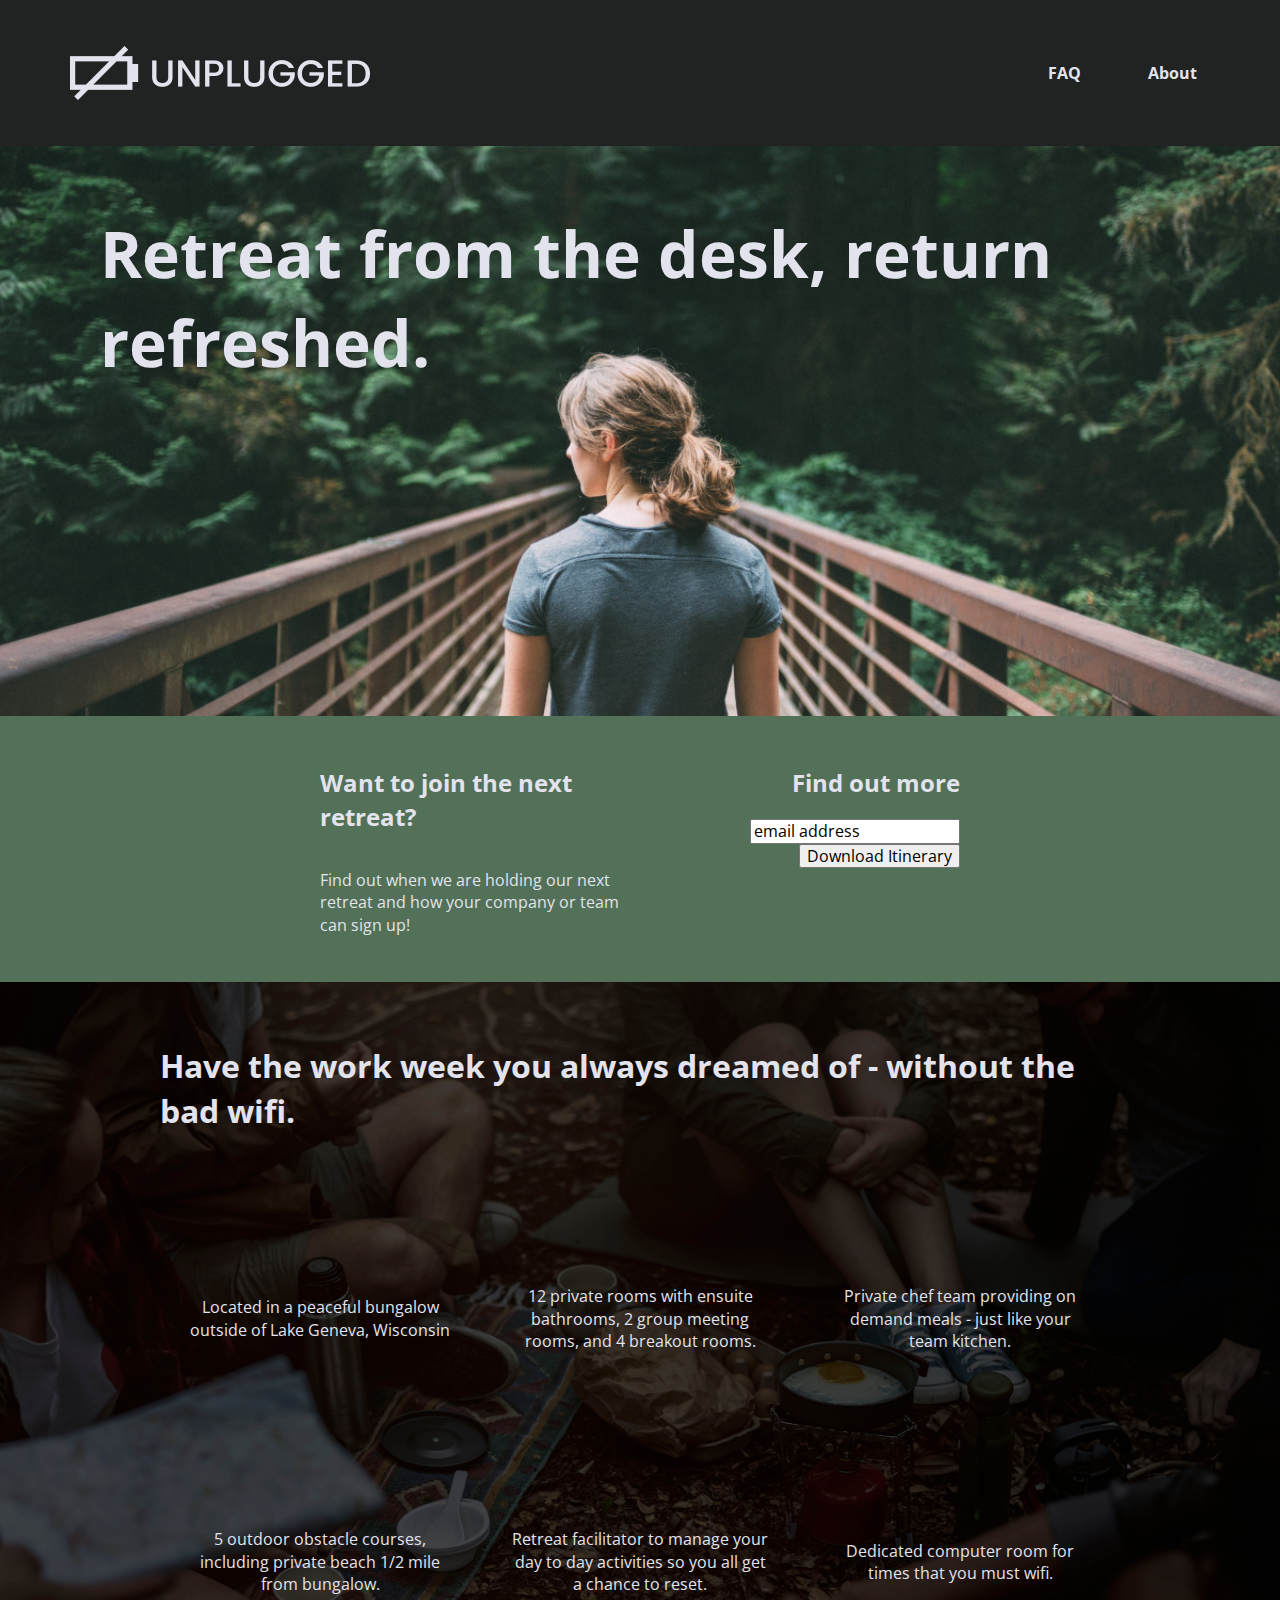
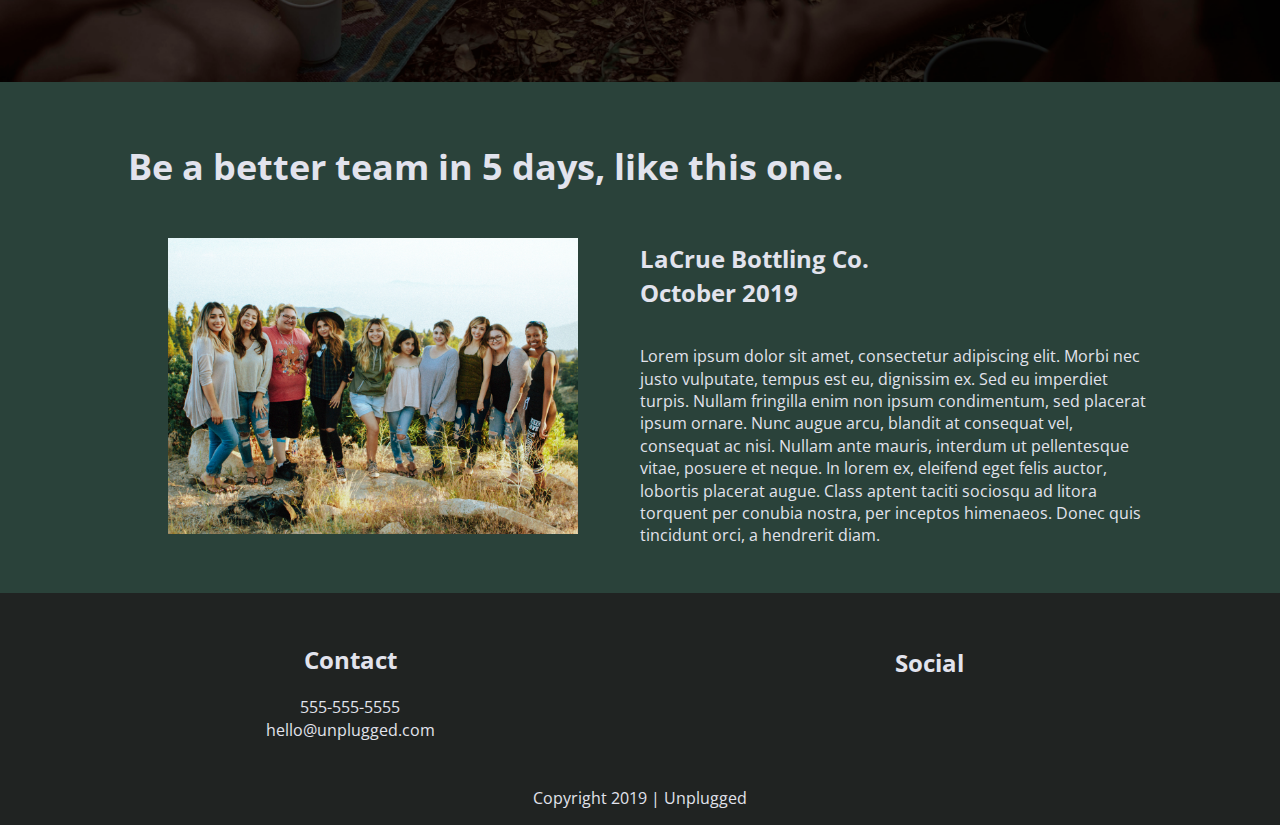
==== index.html @ 488896ea "First commit for Unplugged v2 project with desktop styles only" ====
<!doctype html>
<html class="no-js" lang="en">

<head>
  <meta charset="utf-8">
  <title>Unplugged | Retreat from the Desk</title>
  <meta name="description" content="">
  <meta name="viewport" content="width=device-width, initial-scale=1">

  <meta property="og:title" content="">
  <meta property="og:type" content="">
  <meta property="og:url" content="">
  <meta property="og:image" content="">

  <link rel="manifest" href="site.webmanifest">
  <link rel="apple-touch-icon" href="icon.png">
  <!-- Place favicon.ico in the root directory -->

  <link rel="stylesheet" href="css/normalize.css">
  <link rel="stylesheet" href="css/main.css">

  <link href="https://fonts.googleapis.com/css?family=Open+Sans:400,700|Poppins:500,700" rel="stylesheet">
  <link rel="stylesheet" href="https://use.fontawesome.com/releases/v5.5.0/css/all.css" integrity="sha384-B4dIYHKNBt8Bc12p+WXckhzcICo0wtJAoU8YZTY5qE0Id1GSseTk6S+L3BlXeVIU" crossorigin="anonymous">

  <meta name="theme-color" content="#fafafa">
</head>

<body>

  <header>
    <div class="flex-container">
      <figure>
        <img src="img/unpluggedlogo.png" alt="Unplugged Logo" />
      </figure>
      <nav>
        <ul>
          <li><a href="faq/index.html" alt="FAQ">FAQ</a></li>
          <li><a href="about/index.html" alt="About">About</a></li>
        </ul>
      </nav>
    </div>
  </header>

  <main>
    <div class="hero-section">
        <h1>Retreat from the desk, return refreshed.</h1>
    </div>

    <aside>
      <div class="newsletter-section">
        <div class="flex-container">
          <div class="form-description">
            <h2>Want to join the next retreat?</h2>
            <p>Find out when we are holding our next retreat and how your company or team can sign up!</p>
          </div>

          <div class="sign-up-form">
            <h2>Find out more</h2>
            <input type="text" name="name" value="email address">
            <input type="button" value="Download Itinerary">
          </div>
        </div>
      </div>
    </aside>

    <div class="features">
      <div class="flex-container">
        <h1>Have the work week you always dreamed of - without the bad wifi.</h1>
        
        <article class="features-item">
          <p><i class="fas fa-campground"></i><br>Located in a peaceful bungalow outside of Lake Geneva, Wisconsin</p>
        </article>

        <article class="features-item">
          <p><i class="fas fa-bed"></i><br>12 private rooms with ensuite bathrooms, 2 group meeting rooms, and 4 breakout rooms.</p>
        </article>

        <article class="features-item">
          <p><i class="fas fa-utensils"></i><br>Private chef team providing on demand meals - just like your team kitchen.</p>
        </article>

        <article class="features-item">
          <p><i class="fas fa-shoe-prints"></i><br>5 outdoor obstacle courses, including private beach 1/2 mile from bungalow.</p>
        </article>

        <article class="features-item">
          <p><i class="fas fa-smile"></i><br>Retreat facilitator to manage your day to day activities so you all get a chance to reset.</p>
        </article>

        <article class="features-item">
          <p><i class="fas fa-wifi"></i><br>Dedicated computer room for times that you must wifi.</p>
        </article>
      </div>
    </div>



    <div class="testimonial-section">
      <div class="flex-container">
        <div class="testimonial-title">
          <h2>Be a better team in 5 days, like this one.</h2>
        </div>

        <div class="testimonial-image">
          <figure>
            <img src="img/omar-lopez-296944-unsplash.jpg" alt="LaCrue Retreat Photo" />
          </figure>
        </div>

        <div class="testimonial-content">
          <h2>LaCrue Bottling Co.<br>
          October 2019</h2>
          <p>Lorem ipsum dolor sit amet, consectetur adipiscing elit. Morbi nec justo vulputate, tempus est eu, dignissim ex. Sed eu imperdiet turpis. Nullam fringilla enim non ipsum condimentum, sed placerat ipsum ornare. Nunc augue arcu, blandit at consequat vel, consequat ac nisi. Nullam ante mauris, interdum ut pellentesque vitae, posuere et neque. In lorem ex, eleifend eget felis auctor, lobortis placerat augue. Class aptent taciti sociosqu ad litora torquent per conubia nostra, per inceptos himenaeos. Donec quis tincidunt orci, a hendrerit diam.</p>
        </div>
      </div>
    </div>
  </main>

  <footer>
    <div class="flex-container">
      <div class="footer-content">
        <div class="contact-info">
          <h2>Contact</h2>
          <address>555-555-5555<br>
          hello@unplugged.com</address>
        </div>

        <div class="social">
          <h2>Social</h2>
          <div class="social-links">
            <a href=""><i class="fab fa-facebook"></i></a>
            <a href=""><i class="fab fa-twitter"></i></a>
            <a href=""><i class="fab fa-instagram"></i></a>
          </div>
        </div>
      </div>
    </div>
    <p>Copyright 2019 | Unplugged</p>
  </footer>
  



  <!-- Add your site or application content here -->
  <script src="js/vendor/modernizr-3.11.2.min.js"></script>
  <script src="js/plugins.js"></script>
  <script src="js/main.js"></script>

  <!-- Google Analytics: change UA-XXXXX-Y to be your site's ID. -->
  <script>
    window.ga = function () { ga.q.push(arguments) }; ga.q = []; ga.l = +new Date;
    ga('create', 'UA-XXXXX-Y', 'auto'); ga('set', 'anonymizeIp', true); ga('set', 'transport', 'beacon'); ga('send', 'pageview')
  </script>
  <script src="https://www.google-analytics.com/analytics.js" async></script>
</body>

</html>
---- css/main.css ----
/*! HTML5 Boilerplate v8.0.0 | MIT License | https://html5boilerplate.com/ */

/* main.css 2.1.0 | MIT License | https://github.com/h5bp/main.css#readme */
/*
 * What follows is the result of much research on cross-browser styling.
 * Credit left inline and big thanks to Nicolas Gallagher, Jonathan Neal,
 * Kroc Camen, and the H5BP dev community and team.
 */

/* ==========================================================================
   Base styles: opinionated defaults
   ========================================================================== */

html {
  color: #222;
  font-size: 1em;
  line-height: 1.4;
}

/*
 * Remove text-shadow in selection highlight:
 * https://twitter.com/miketaylr/status/12228805301
 *
 * Vendor-prefixed and regular ::selection selectors cannot be combined:
 * https://stackoverflow.com/a/16982510/7133471
 *
 * Customize the background color to match your design.
 */

::-moz-selection {
  background: #b3d4fc;
  text-shadow: none;
}

::selection {
  background: #b3d4fc;
  text-shadow: none;
}

/*
 * A better looking default horizontal rule
 */

hr {
  display: block;
  height: 1px;
  border: 0;
  border-top: 1px solid #ccc;
  margin: 1em 0;
  padding: 0;
}

/*
 * Remove the gap between audio, canvas, iframes,
 * images, videos and the bottom of their containers:
 * https://github.com/h5bp/html5-boilerplate/issues/440
 */

audio,
canvas,
iframe,
img,
svg,
video {
  vertical-align: middle;
}

/*
 * Remove default fieldset styles.
 */

fieldset {
  border: 0;
  margin: 0;
  padding: 0;
}

/*
 * Allow only vertical resizing of textareas.
 */

textarea {
  resize: vertical;
}

/* ==========================================================================
   Author's custom styles
   ========================================================================== */


/* General Styles */

img {
  width: 100%;
}

   /* Base Styles */

html {
  font-size: 16px;
}

body {
  font-size: 1em;
  font-family: 'Open Sans', sans-serif;
  color: #e2e3ed;
}

header,
footer {
  display: flex;
  justify-content: center;
  align-items: center;
  flex-flow: row wrap;
  background: #202322;
  width: 100%;
}


.flex-container {
  display: flex;
  flex-flow: row wrap;
  justify-content: center;
  align-items: center;
  width: 100%;
  margin: 30px;
}

/* Header Styles */

.flex-container img {
  width: 50%;
}
.flex-container nav {
  display: flex;
  justify-content: flex-end;
  align-items: center;
  flex-flow: row nowrap;
  flex: 1;
}

.flex-container nav ul {
  display: flex;
  justify-content: space-around;
  align-items: center;
  flex-flow: row nowrap;
  list-style: none;
  width: 40%;
  margin-right: 20px;
}

nav ul a {
  text-decoration: none;
  color: #e2e3ed;
  font-weight: bold;
}


/* Hero Section Styles */

.hero-section {
  display: flex;
  background: url('../img/jake-melara-30679-unsplash-v2.jpg') center;
  background-size: cover;
  height: 550px;
  margin: 0;
  padding-left: 100px;
  padding-top: 20px;
  font-size: 2rem;
  font-weight: 400;
}

/* Newsletter Section Styles */

aside {
  display: flex;
  justify-content: center;
  align-items: center;
  flex-flow: row wrap;
  background: #527158;
  width: 100%;
}

aside .newsletter-section {
  display: flex;
  justify-content: center;
  align-items: center;
  flex-flow: row wrap;
  width: 100%;
}

aside .newsletter-section .flex-container {
  display: flex;
  justify-content: space-between;
  align-items: flex-start;
  flex-flow: row wrap;
  width: 50%;
}
.newsletter-section .form-description {
  display: flex;
  justify-content: center;
  align-items: flex-start;
  flex-flow: row wrap;
  width: 50%;
}

.newsletter-section .sign-up-form {
  display: flex;
  justify-content: center;
  align-items: flex-end;
  flex-flow: column wrap;
  width: 50%;
}

/* Features Section Styles */

.features {
  display: flex;
  justify-content: center;
  align-items: center;
  flex-flow: row wrap;
  background: url('../img/rawpixel-800820-unsplash1.jpg');
  background-size: cover;
  height: 700px;
  text-align: center;
}

.features .flex-container {
  display: flex;
  justify-content: center;
  align-items: center;
  flex-flow: row wrap;
  width: 75%;
} 

.features .features-item {
  justify-content: center;
  align-items: space-around;
  flex: 1 25%;
  padding: 30px;
}

.features i {
  font-size: 3.75rem;
  margin-bottom: 40px;
}

.flex-container h1 {
  text-align: left;
}

/* Testimonial Styles */

.testimonial-section {
  display: flex;
  justify-content: center;
  align-items: center;
  flex-flow: row wrap;
  background: #2a423a;
  width: 100%;
}

.testimonial-title {
  display: flex;
  justify-content: flex-start;
  align-items: center;
  flex-flow: row wrap;
  width: 100%;
  font-size: 1.5rem;
}

.testimonial-section .flex-container {
  display: flex;
  justify-content: flex-start;
  align-items: flex-start;
  flex-flow: row wrap;
  width: 80%;
}
.testimonial-image {
  justify-content: flex-end;
  align-items: center;
  width: 50%;
}

.testimonial-content {
  display: flex;
  justify-content: flex-start;
  align-items: flex-start;
  flex-flow: row wrap;
  width: 50%;
}

.testimonial-image figure {
  width: 100%;
}

.testimonial-image figure img {
  width: 80%;
}

/* Footer Styles */

footer .footer-content {
  display: flex;
  justify-content: center;
  align-items: center;
  flex-flow: row wrap;
  width: 95%;
}

.contact-info {
  flex: 1;
  display: flex;
  justify-content: center;
  align-items: center;
  flex-flow: column nowrap;
}

.contact-info address {
  font-style: normal;
  text-align: center;
}

.social {
  flex: 1;
  display: flex;
  justify-content: center;
  align-items: center;
  flex-flow: column nowrap;
}

.social-links {
  display: flex; 
  justify-content: space-around;
  flex-flow: row nowrap;
}

footer p {
  width: 100%;
  text-align: center;
}

.social-links i {
  color: #295748;
  padding: 10px;
  font-size: 1.75rem;
}


/* ==========================================================================
   Helper classes
   ========================================================================== */

/*
 * Hide visually and from screen readers
 */

.hidden,
[hidden] {
  display: none !important;
}

/*
 * Hide only visually, but have it available for screen readers:
 * https://snook.ca/archives/html_and_css/hiding-content-for-accessibility
 *
 * 1. For long content, line feeds are not interpreted as spaces and small width
 *    causes content to wrap 1 word per line:
 *    https://medium.com/@jessebeach/beware-smushed-off-screen-accessible-text-5952a4c2cbfe
 */

.sr-only {
  border: 0;
  clip: rect(0, 0, 0, 0);
  height: 1px;
  margin: -1px;
  overflow: hidden;
  padding: 0;
  position: absolute;
  white-space: nowrap;
  width: 1px;
  /* 1 */
}

/*
 * Extends the .sr-only class to allow the element
 * to be focusable when navigated to via the keyboard:
 * https://www.drupal.org/node/897638
 */

.sr-only.focusable:active,
.sr-only.focusable:focus {
  clip: auto;
  height: auto;
  margin: 0;
  overflow: visible;
  position: static;
  white-space: inherit;
  width: auto;
}

/*
 * Hide visually and from screen readers, but maintain layout
 */

.invisible {
  visibility: hidden;
}

/*
 * Clearfix: contain floats
 *
 * For modern browsers
 * 1. The space content is one way to avoid an Opera bug when the
 *    `contenteditable` attribute is included anywhere else in the document.
 *    Otherwise it causes space to appear at the top and bottom of elements
 *    that receive the `clearfix` class.
 * 2. The use of `table` rather than `block` is only necessary if using
 *    `:before` to contain the top-margins of child elements.
 */

.clearfix::before,
.clearfix::after {
  content: " ";
  display: table;
}

.clearfix::after {
  clear: both;
}

/* ==========================================================================
   EXAMPLE Media Queries for Responsive Design.
   These examples override the primary ('mobile first') styles.
   Modify as content requires.
   ========================================================================== */

@media desktop (min-width: 1200px) {

}

@media print,
  (-webkit-min-device-pixel-ratio: 1.25),
  (min-resolution: 1.25dppx),
  (min-resolution: 120dpi) {
  /* Style adjustments for high resolution devices */
}

/* ==========================================================================
   Print styles.
   Inlined to avoid the additional HTTP request:
   https://www.phpied.com/delay-loading-your-print-css/
   ========================================================================== */

@media print {
  *,
  *::before,
  *::after {
    background: #fff !important;
    color: #000 !important;
    /* Black prints faster */
    box-shadow: none !important;
    text-shadow: none !important;
  }

  a,
  a:visited {
    text-decoration: underline;
  }

  a[href]::after {
    content: " (" attr(href) ")";
  }

  abbr[title]::after {
    content: " (" attr(title) ")";
  }

  /*
   * Don't show links that are fragment identifiers,
   * or use the `javascript:` pseudo protocol
   */
  a[href^="#"]::after,
  a[href^="javascript:"]::after {
    content: "";
  }

  pre {
    white-space: pre-wrap !important;
  }

  pre,
  blockquote {
    border: 1px solid #999;
    page-break-inside: avoid;
  }

  /*
   * Printing Tables:
   * https://web.archive.org/web/20180815150934/http://css-discuss.incutio.com/wiki/Printing_Tables
   */
  thead {
    display: table-header-group;
  }

  tr,
  img {
    page-break-inside: avoid;
  }

  p,
  h2,
  h3 {
    orphans: 3;
    widows: 3;
  }

  h2,
  h3 {
    page-break-after: avoid;
  }
}
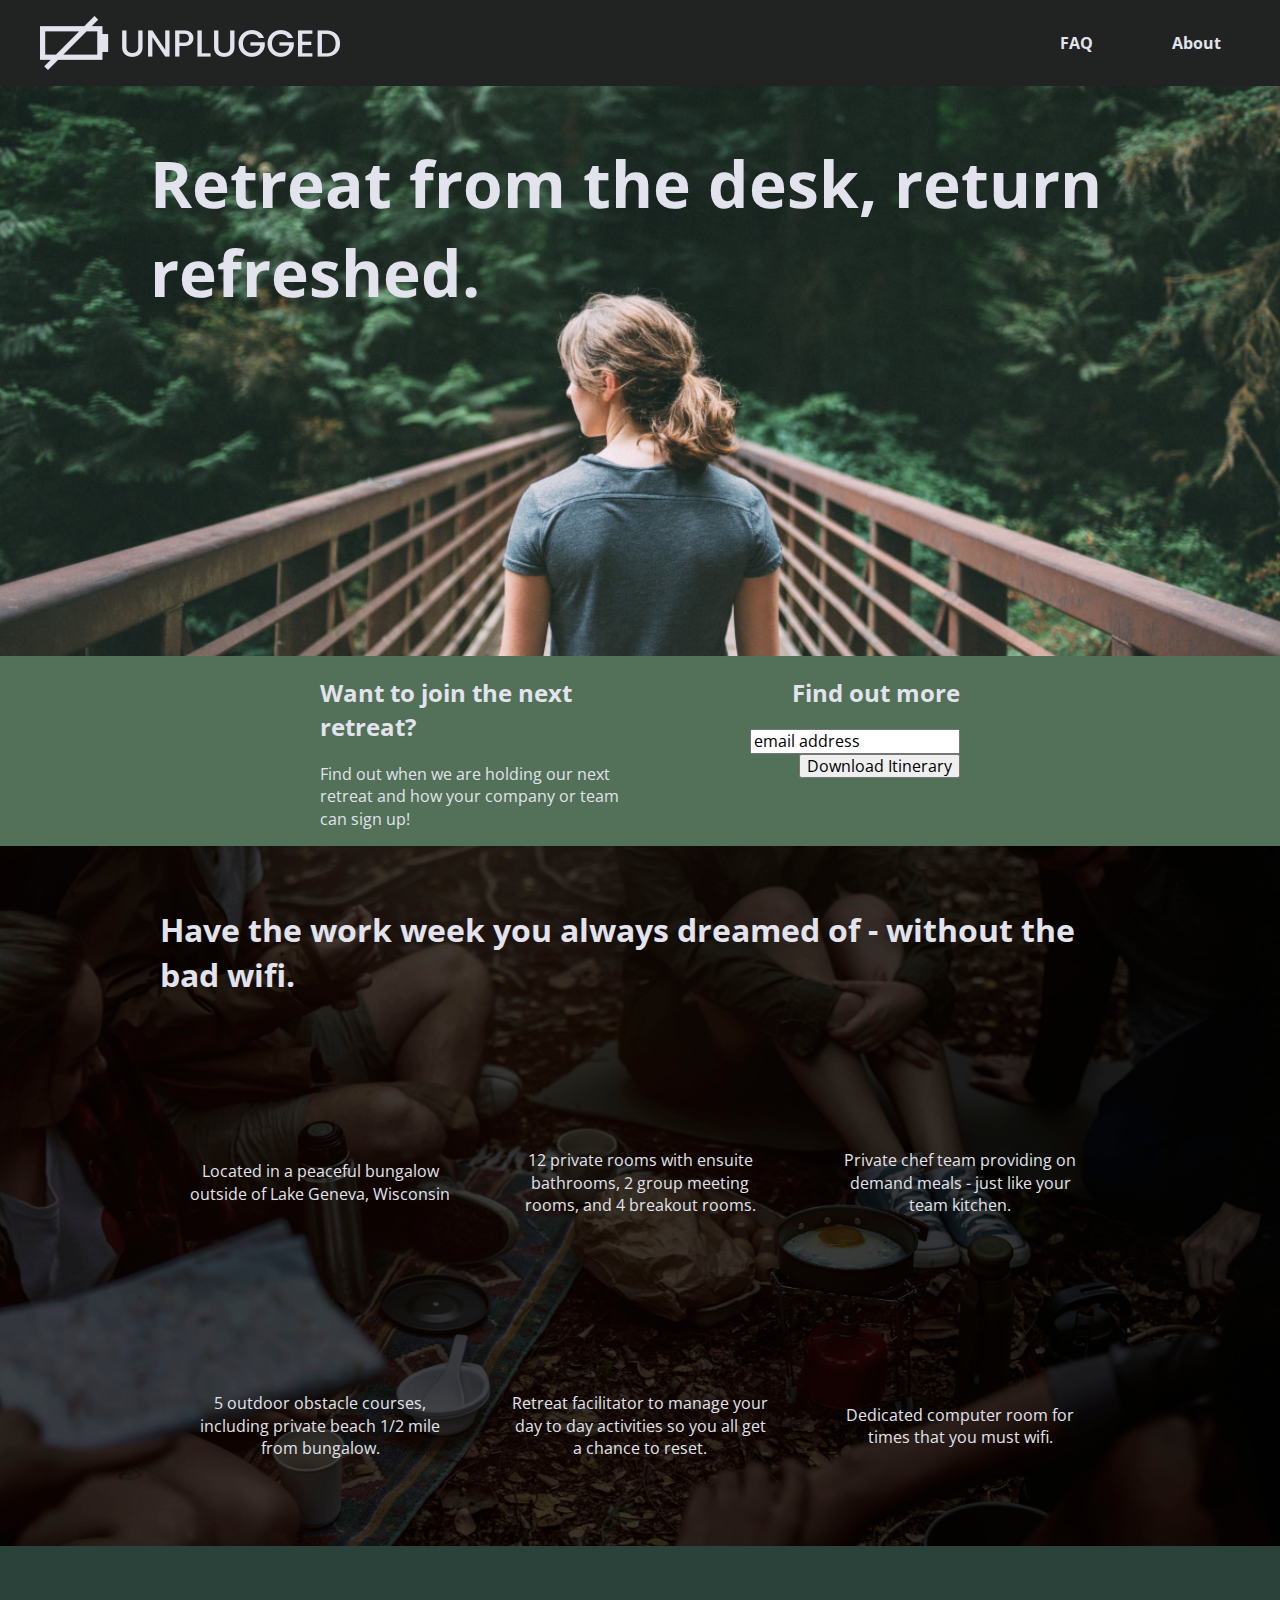
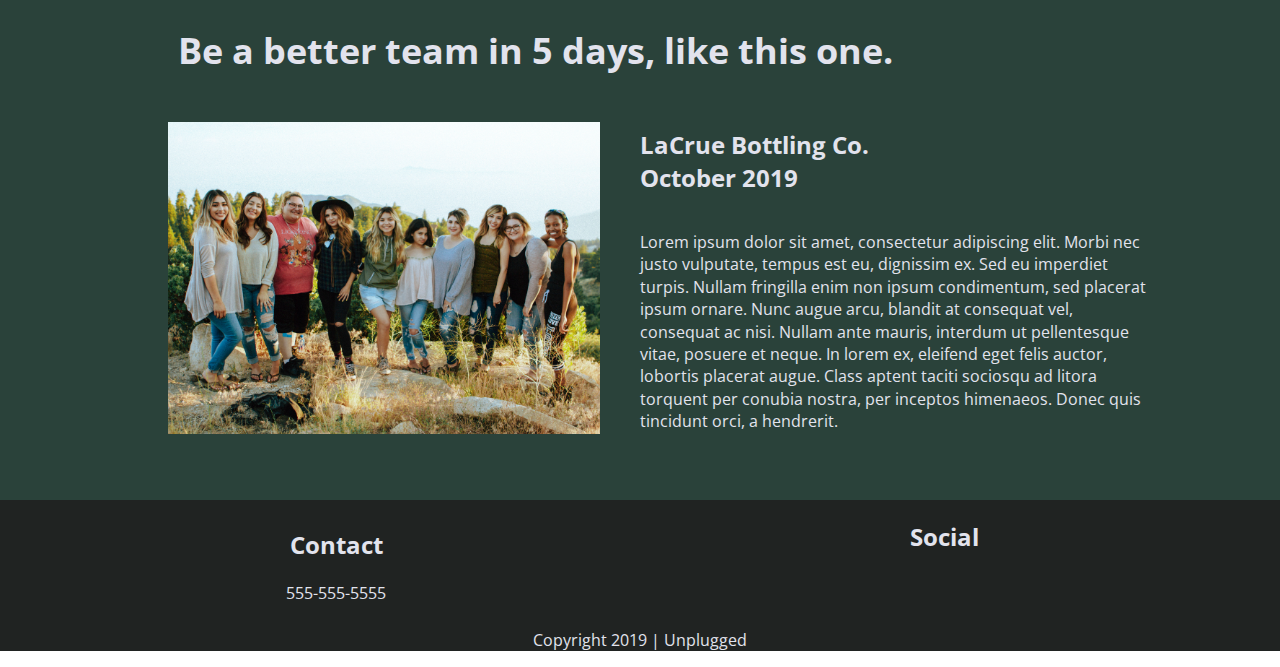
==== commit a121ce1a: "Updated styles for homepage desktop only" ====
--- a/index.html
+++ b/index.html
@@ -110,7 +110,7 @@
         <div class="testimonial-content">
           <h2>LaCrue Bottling Co.<br>
           October 2019</h2>
-          <p>Lorem ipsum dolor sit amet, consectetur adipiscing elit. Morbi nec justo vulputate, tempus est eu, dignissim ex. Sed eu imperdiet turpis. Nullam fringilla enim non ipsum condimentum, sed placerat ipsum ornare. Nunc augue arcu, blandit at consequat vel, consequat ac nisi. Nullam ante mauris, interdum ut pellentesque vitae, posuere et neque. In lorem ex, eleifend eget felis auctor, lobortis placerat augue. Class aptent taciti sociosqu ad litora torquent per conubia nostra, per inceptos himenaeos. Donec quis tincidunt orci, a hendrerit diam.</p>
+          <p>Lorem ipsum dolor sit amet, consectetur adipiscing elit. Morbi nec justo vulputate, tempus est eu, dignissim ex. Sed eu imperdiet turpis. Nullam fringilla enim non ipsum condimentum, sed placerat ipsum ornare. Nunc augue arcu, blandit at consequat vel, consequat ac nisi. Nullam ante mauris, interdum ut pellentesque vitae, posuere et neque. In lorem ex, eleifend eget felis auctor, lobortis placerat augue. Class aptent taciti sociosqu ad litora torquent per conubia nostra, per inceptos himenaeos. Donec quis tincidunt orci, a hendrerit.</p>
         </div>
       </div>
     </div>
@@ -122,7 +122,7 @@
         <div class="contact-info">
           <h2>Contact</h2>
           <address>555-555-5555<br>
-          hello@unplugged.com</address>
+          <hello@unplugged.com</address>
         </div>
 
         <div class="social">
--- a/css/main.css
+++ b/css/main.css
@@ -108,10 +108,6 @@
 
 header,
 footer {
-  display: flex;
-  justify-content: center;
-  align-items: center;
-  flex-flow: row wrap;
   background: #202322;
   width: 100%;
 }
@@ -123,7 +119,6 @@
   justify-content: center;
   align-items: center;
   width: 100%;
-  margin: 30px;
 }
 
 /* Header Styles */
@@ -131,6 +126,7 @@
 .flex-container img {
   width: 50%;
 }
+
 .flex-container nav {
   display: flex;
   justify-content: flex-end;
@@ -159,13 +155,10 @@
 /* Hero Section Styles */
 
 .hero-section {
-  display: flex;
   background: url('../img/jake-melara-30679-unsplash-v2.jpg') center;
   background-size: cover;
   height: 550px;
-  margin: 0;
-  padding-left: 100px;
-  padding-top: 20px;
+  padding: 10px 150px 10px 150px;
   font-size: 2rem;
   font-weight: 400;
 }
@@ -173,10 +166,6 @@
 /* Newsletter Section Styles */
 
 aside {
-  display: flex;
-  justify-content: center;
-  align-items: center;
-  flex-flow: row wrap;
   background: #527158;
   width: 100%;
 }
@@ -197,10 +186,6 @@
   width: 50%;
 }
 .newsletter-section .form-description {
-  display: flex;
-  justify-content: center;
-  align-items: flex-start;
-  flex-flow: row wrap;
   width: 50%;
 }
 
@@ -218,7 +203,6 @@
   display: flex;
   justify-content: center;
   align-items: center;
-  flex-flow: row wrap;
   background: url('../img/rawpixel-800820-unsplash1.jpg');
   background-size: cover;
   height: 700px;
@@ -258,44 +242,44 @@
   flex-flow: row wrap;
   background: #2a423a;
   width: 100%;
+  padding-bottom: 50px;
+  padding-top: 50px;
+}
+
+.testimonial-section .flex-container {
+  display: flex;
+  flex-flow: row wrap;
+  justify-content: flex-start;
+  width: 80%;
 }
 
 .testimonial-title {
-  display: flex;
   justify-content: flex-start;
-  align-items: center;
-  flex-flow: row wrap;
-  width: 100%;
   font-size: 1.5rem;
-}
-
-.testimonial-section .flex-container {
+  margin-left: 50px;
+}
+
+.testimonial-image {
+  display: flex; 
+  justify-content: center;
+  align-items: center;
+  width: 50%;
+}
+
+.testimonial-content {
   display: flex;
   justify-content: flex-start;
   align-items: flex-start;
   flex-flow: row wrap;
-  width: 80%;
-}
-.testimonial-image {
-  justify-content: flex-end;
-  align-items: center;
   width: 50%;
 }
 
-.testimonial-content {
-  display: flex;
-  justify-content: flex-start;
-  align-items: flex-start;
-  flex-flow: row wrap;
-  width: 50%;
-}
-
 .testimonial-image figure {
-  width: 100%;
+  width: 90%;
 }
 
 .testimonial-image figure img {
-  width: 80%;
+  width: 100%;
 }
 
 /* Footer Styles */
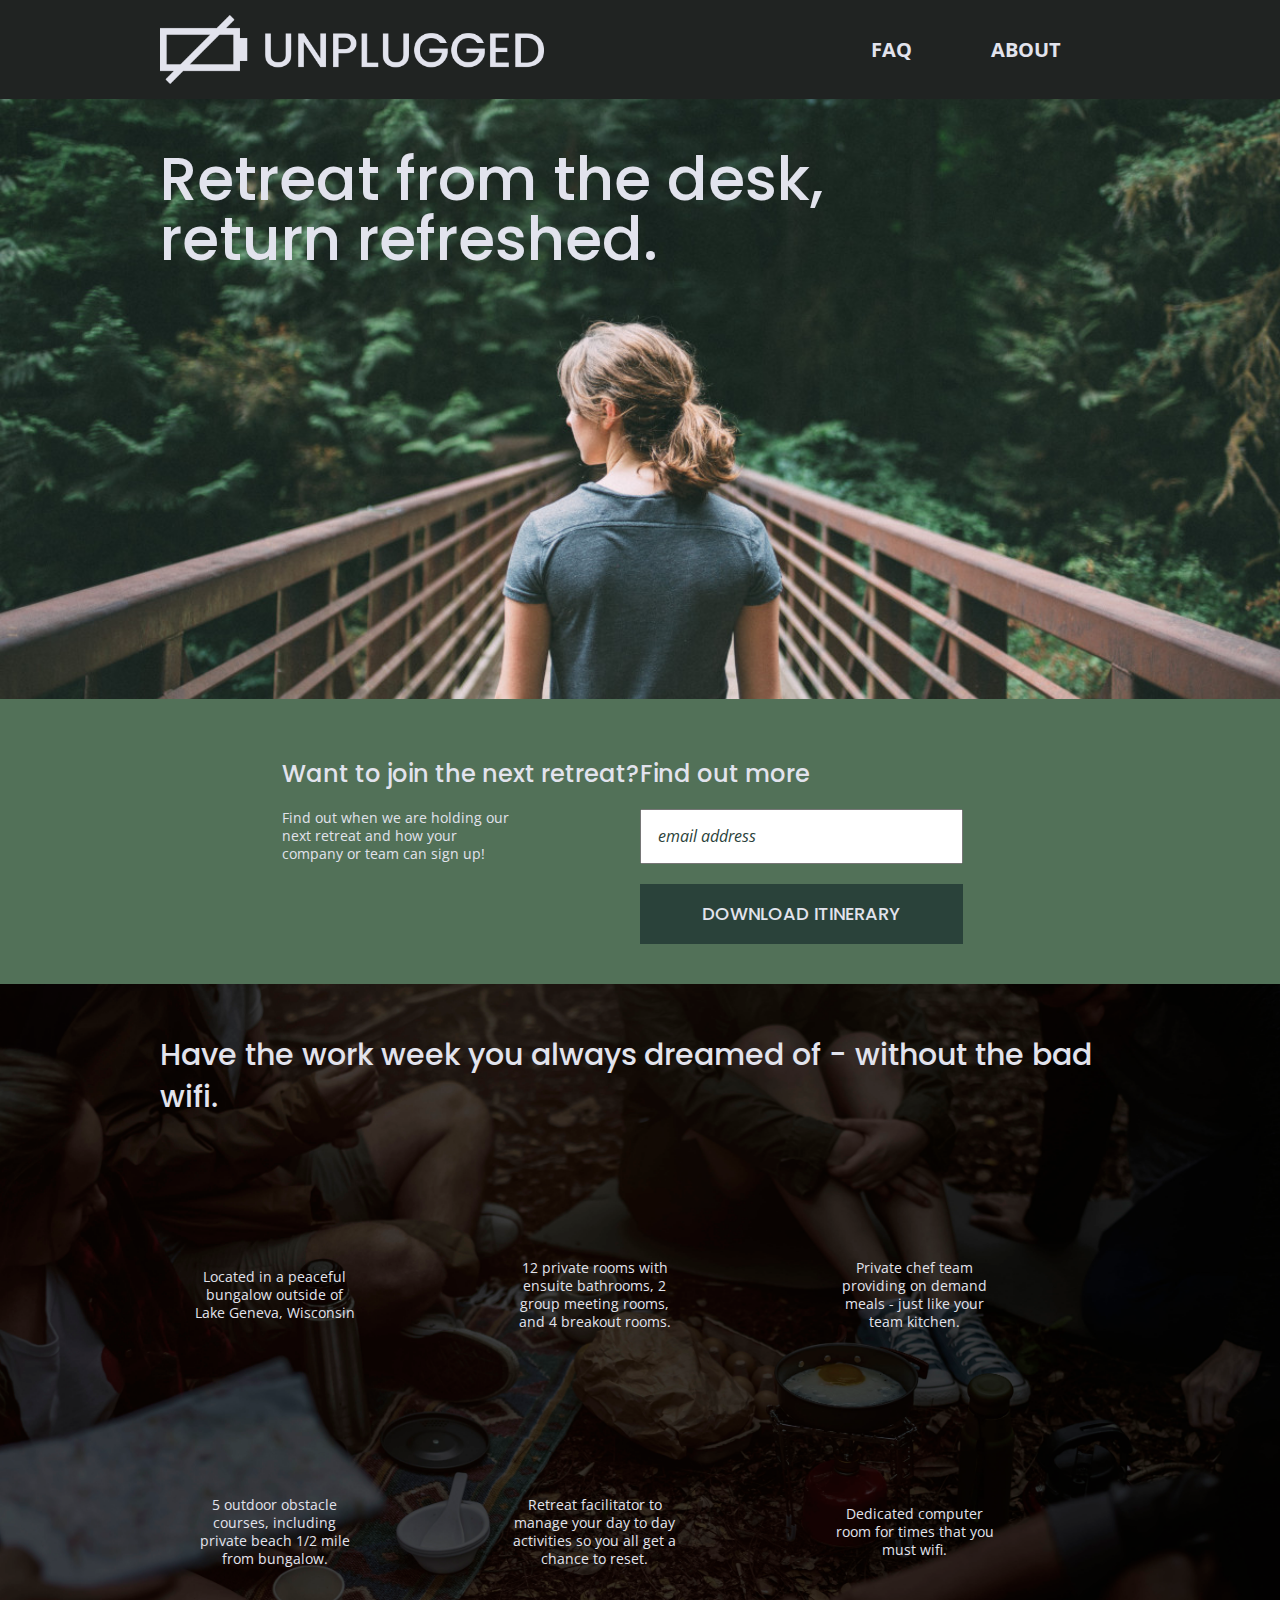
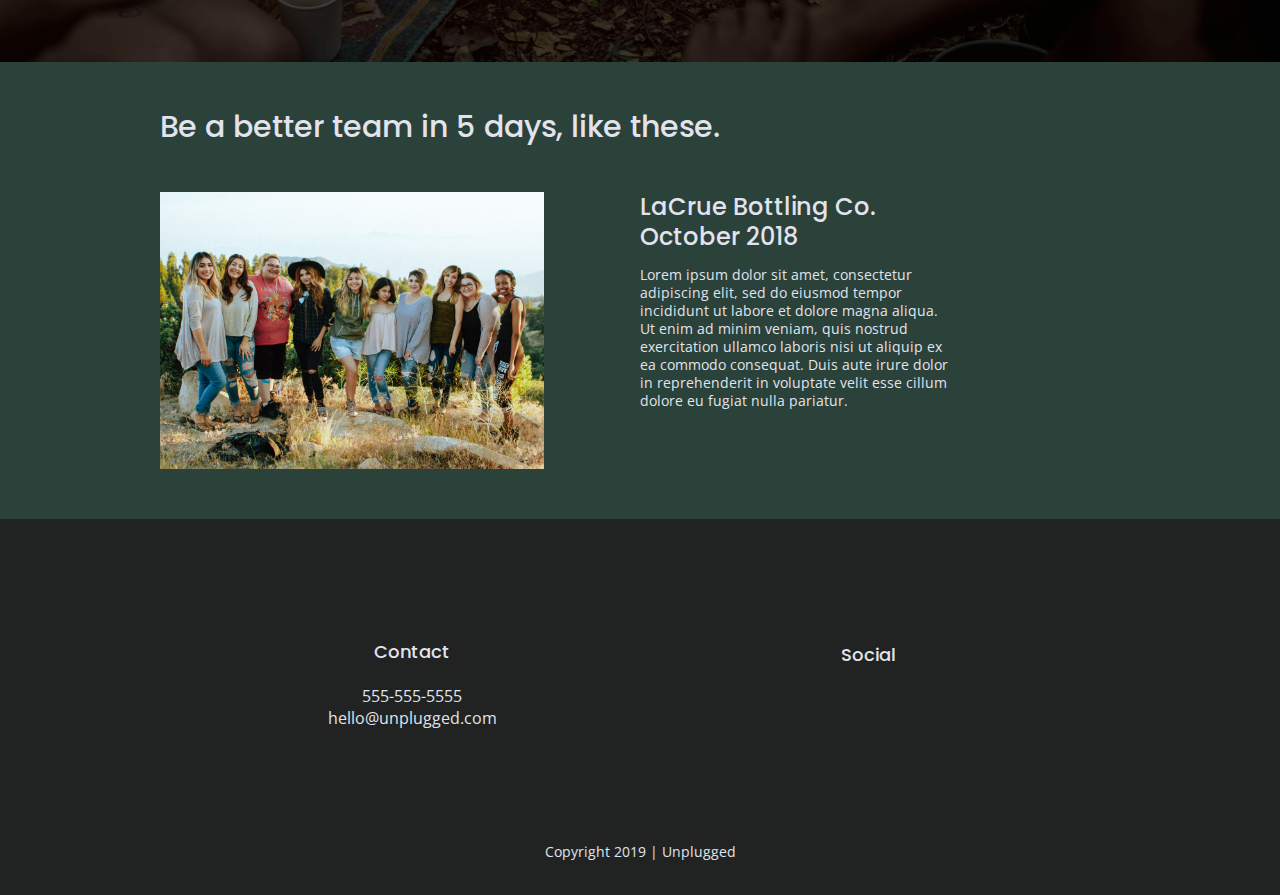
==== commit a26f2a6c: "Revamped responsiveness of homepage" ====
--- a/index.html
+++ b/index.html
@@ -30,8 +30,11 @@
   <header>
     <div class="flex-container">
       <figure>
-        <img src="img/unpluggedlogo.png" alt="Unplugged Logo" />
+        <img src="img/unpluggedlogo.png" alt="Unplugged Logo">
       </figure>
+
+      <div class="header-divider"></div>
+
       <nav>
         <ul>
           <li><a href="faq/index.html" alt="FAQ">FAQ</a></li>
@@ -43,19 +46,21 @@
 
   <main>
     <div class="hero-section">
+        <div class="flex-container">
         <h1>Retreat from the desk, return refreshed.</h1>
+        </div>
     </div>
 
     <aside>
       <div class="newsletter-section">
         <div class="flex-container">
           <div class="form-description">
-            <h2>Want to join the next retreat?</h2>
+            <h3>Want to join the next retreat?</h3>
             <p>Find out when we are holding our next retreat and how your company or team can sign up!</p>
           </div>
 
           <div class="sign-up-form">
-            <h2>Find out more</h2>
+            <h3>Find out more</h2>
             <input type="text" name="name" value="email address">
             <input type="button" value="Download Itinerary">
           </div>
@@ -65,7 +70,7 @@
 
     <div class="features">
       <div class="flex-container">
-        <h1>Have the work week you always dreamed of - without the bad wifi.</h1>
+        <h2>Have the work week you always dreamed of - without the bad wifi.</h2>
         
         <article class="features-item">
           <p><i class="fas fa-campground"></i><br>Located in a peaceful bungalow outside of Lake Geneva, Wisconsin</p>
@@ -97,21 +102,21 @@
 
     <div class="testimonial-section">
       <div class="flex-container">
-        <div class="testimonial-title">
-          <h2>Be a better team in 5 days, like this one.</h2>
-        </div>
-
-        <div class="testimonial-image">
+        <h2>Be a better team in 5 days, like these.</h2>
+        <article>
           <figure>
-            <img src="img/omar-lopez-296944-unsplash.jpg" alt="LaCrue Retreat Photo" />
+              <img src="img/omar-lopez-296944-unsplash.jpg" alt="Group of happy people at an outdoor retreat.">
           </figure>
-        </div>
-
-        <div class="testimonial-content">
-          <h2>LaCrue Bottling Co.<br>
-          October 2019</h2>
-          <p>Lorem ipsum dolor sit amet, consectetur adipiscing elit. Morbi nec justo vulputate, tempus est eu, dignissim ex. Sed eu imperdiet turpis. Nullam fringilla enim non ipsum condimentum, sed placerat ipsum ornare. Nunc augue arcu, blandit at consequat vel, consequat ac nisi. Nullam ante mauris, interdum ut pellentesque vitae, posuere et neque. In lorem ex, eleifend eget felis auctor, lobortis placerat augue. Class aptent taciti sociosqu ad litora torquent per conubia nostra, per inceptos himenaeos. Donec quis tincidunt orci, a hendrerit.</p>
-        </div>
+          <div>
+            <h3>LaCrue Bottling Co. October 2018</h3>
+            <p>
+              Lorem ipsum dolor sit amet, consectetur adipiscing elit, sed do eiusmod tempor incididunt ut labore et
+              dolore magna aliqua. Ut enim ad minim veniam, quis nostrud exercitation ullamco laboris nisi ut aliquip
+              ex ea commodo consequat. Duis aute irure dolor in reprehenderit in voluptate velit esse cillum dolore eu
+              fugiat nulla pariatur.
+            </p>
+          </div>
+        </article>
       </div>
     </div>
   </main>
@@ -120,13 +125,13 @@
     <div class="flex-container">
       <div class="footer-content">
         <div class="contact-info">
-          <h2>Contact</h2>
+          <h4>Contact</h4>
           <address>555-555-5555<br>
-          <hello@unplugged.com</address>
+          hello@unplugged.com</address>
         </div>
 
         <div class="social">
-          <h2>Social</h2>
+          <h4>Social</h4>
           <div class="social-links">
             <a href=""><i class="fab fa-facebook"></i></a>
             <a href=""><i class="fab fa-twitter"></i></a>
--- a/css/main.css
+++ b/css/main.css
@@ -109,40 +109,97 @@
 header,
 footer {
   background: #202322;
+  display: flex;
+  justify-content: center;
+  align-items: center;
+  flex-flow: row wrap;
+}
+
+
+.flex-container {
+  display: flex;
+  flex-flow: row wrap;
+  justify-content: center;
+  align-items: center;
+  width: 90%;
+}
+
+figure {
+  margin: 0;
+ }
+
+ h2 {
+  font-family: 'Poppins', sans-serif;
+  font-weight: 500;
+  font-size: 1.875em;
+  margin: 0;
+}
+ 
+h3, 
+h4 {
+  font-family: 'Poppins', sans-serif;
+  font-weight: 500;
+  font-size: 1.125em;
+  margin: 20px 0;
+}
+ 
+p {
+  font-size: .875em;
+  line-height: 1.285;
+}
+
+
+/* Header Styles */
+
+header {
+  padding: 15px 0;
+}
+
+header .flex-container {
+  margin: 0;
+  display: flex;
+  justify-content: center;
+  align-items: center;
+  flex-flow: row wrap;
+}
+
+header figure {
+  width: 60%;
+  display: flex;
+  justify-content: center;
+  align-items: center;
+  flex-flow: row wrap;
+}
+
+.header-divider {
+  background: #3a3a3a; 
+  height: 1px;
   width: 100%;
-}
-
-
-.flex-container {
-  display: flex;
-  flex-flow: row wrap;
-  justify-content: center;
-  align-items: center;
+  margin: 10px 0 20px 0;
+}
+
+header nav {
+  width: 60%;
+  font-size: 1.125em;
+  font-weight: 700;
+  text-transform: uppercase;
+  display: flex;
+  justify-content: space-around;
+  align-items: center;
+  flex-flow: row wrap;
+}
+
+header nav ul {
   width: 100%;
-}
-
-/* Header Styles */
-
-.flex-container img {
-  width: 50%;
-}
-
-.flex-container nav {
-  display: flex;
-  justify-content: flex-end;
-  align-items: center;
-  flex-flow: row nowrap;
-  flex: 1;
-}
-
-.flex-container nav ul {
   display: flex;
   justify-content: space-around;
-  align-items: center;
-  flex-flow: row nowrap;
   list-style: none;
-  width: 40%;
-  margin-right: 20px;
+  margin: 0;
+  padding: 0;
+}
+
+header nav ul li {
+  font-size: 1.125em;
 }
 
 nav ul a {
@@ -155,13 +212,23 @@
 /* Hero Section Styles */
 
 .hero-section {
-  background: url('../img/jake-melara-30679-unsplash-v2.jpg') center;
+  display: flex; 
+  flex-flow: row wrap;
+  justify-content: center;
+  align-items: flex-start;
+  background: url('../img/jake-melara-30679-unsplash-v2.jpg');
   background-size: cover;
-  height: 550px;
-  padding: 10px 150px 10px 150px;
-  font-size: 2rem;
-  font-weight: 400;
-}
+  background-position: center;
+  min-height: 500px;
+}
+
+.hero-section h1 {
+    font-size: 2.25em;
+    font-family: 'Poppins', Helvetica, Arial, sans-serif; 
+    font-weight: 500; 
+    line-height: 1.2; 
+}
+
 
 /* Newsletter Section Styles */
 
@@ -176,25 +243,43 @@
   align-items: center;
   flex-flow: row wrap;
   width: 100%;
+  padding: 20px 10px 40px 10px;
 }
 
 aside .newsletter-section .flex-container {
   display: flex;
-  justify-content: space-between;
+  justify-content: center;
   align-items: flex-start;
   flex-flow: row wrap;
-  width: 50%;
-}
-.newsletter-section .form-description {
-  width: 50%;
-}
-
-.newsletter-section .sign-up-form {
-  display: flex;
-  justify-content: center;
-  align-items: flex-end;
-  flex-flow: column wrap;
-  width: 50%;
+  width: 95%;
+}
+
+aside .flex-container .form-description,
+aside .flex-container .sign-up-form {
+  width: 40%;
+  margin: 0;
+}
+
+input[type=text] {
+  box-sizing: border-box;
+  width: 90%;
+  color: #2a423a;
+  font-style: italic;
+  padding: 1em;
+}
+
+input[type=button] {
+  width: 90%;
+  padding: 20px 0;
+  margin-top: 20px;
+  background-color: #2a423a;
+  font-family: 'Poppins', Helvetica, Arial, sans-serif;
+  font-weight: 500;
+  font-size: 1.125em;
+  color: #e2e3ed;
+  border: none;
+  text-align: center;
+  text-transform: uppercase;
 }
 
 /* Features Section Styles */
@@ -205,22 +290,26 @@
   align-items: center;
   background: url('../img/rawpixel-800820-unsplash1.jpg');
   background-size: cover;
-  height: 700px;
   text-align: center;
 }
 
+.features h2 {
+  text-align: left;
+}
+
 .features .flex-container {
   display: flex;
   justify-content: center;
   align-items: center;
   flex-flow: row wrap;
   width: 75%;
+  margin: 50px 0;
 } 
 
 .features .features-item {
   justify-content: center;
   align-items: space-around;
-  flex: 1 25%;
+  flex: 1 50%;
   padding: 30px;
 }
 
@@ -229,9 +318,6 @@
   margin-bottom: 40px;
 }
 
-.flex-container h1 {
-  text-align: left;
-}
 
 /* Testimonial Styles */
 
@@ -242,62 +328,45 @@
   flex-flow: row wrap;
   background: #2a423a;
   width: 100%;
-  padding-bottom: 50px;
-  padding-top: 50px;
-}
-
-.testimonial-section .flex-container {
-  display: flex;
-  flex-flow: row wrap;
-  justify-content: flex-start;
-  width: 80%;
-}
-
-.testimonial-title {
-  justify-content: flex-start;
-  font-size: 1.5rem;
-  margin-left: 50px;
-}
-
-.testimonial-image {
-  display: flex; 
-  justify-content: center;
-  align-items: center;
-  width: 50%;
-}
-
-.testimonial-content {
-  display: flex;
-  justify-content: flex-start;
-  align-items: flex-start;
-  flex-flow: row wrap;
-  width: 50%;
-}
-
-.testimonial-image figure {
-  width: 90%;
-}
-
-.testimonial-image figure img {
+  padding-bottom: 20px;
+  padding-top: 20px;
+}
+
+
+.testimonial-section h2 {
+  margin-bottom: 40px;
+  line-height: 1;
+}
+
+.testimonial-section h3 {
+  width: 55%;
+  margin: 20px 0;
+}
+
+
+
+/* Footer Styles */
+
+footer {
+  padding-bottom: 20px;
+}
+
+footer .footer-content {
+  display: flex;
+  justify-content: center;
+  align-items: center;
+  flex-flow: row wrap;
+  width: 95%;
+}
+
+.contact-info {
+  display: flex;
+  justify-content: center;
+  align-items: center;
+  flex-flow: column nowrap;
   width: 100%;
-}
-
-/* Footer Styles */
-
-footer .footer-content {
-  display: flex;
-  justify-content: center;
-  align-items: center;
-  flex-flow: row wrap;
-  width: 95%;
-}
-
-.contact-info {
-  flex: 1;
-  display: flex;
-  justify-content: center;
-  align-items: center;
-  flex-flow: column nowrap;
+  padding-top: 20px;
+  padding-bottom: 20px;
 }
 
 .contact-info address {
@@ -306,11 +375,13 @@
 }
 
 .social {
-  flex: 1;
   display: flex;
   justify-content: center;
   align-items: center;
   flex-flow: column nowrap;
+  width: 100%;
+  padding-top: 20px;
+  padding-bottom: 20px;
 }
 
 .social-links {
@@ -419,9 +490,253 @@
    Modify as content requires.
    ========================================================================== */
 
-@media desktop (min-width: 1200px) {
-
-}
+
+   @media only screen and (min-width:768px) {
+    /*Tablet styles here*/
+  
+    /* General styles */
+    .flex-container {
+      max-width: 640px;
+      margin: 100px 0;
+    }
+        
+  
+    h3 {
+        font-size: 1.5em;
+        line-height: 1.25;
+    }
+  
+    /* Header */
+    header {
+      justify-content: space-around;
+      padding: 33px 0;
+    }
+  
+    header .flex-container {
+      width: 100%;
+      justify-content: space-between;
+    }
+  
+    header figure {
+      width: 30%;
+    }
+  
+    header nav {
+      width: 20%;
+    }
+  
+    header nav ul {
+      justify-content: space-between;
+    }
+  
+    .header-divider {
+      display: none;
+    }
+
+    /* Hero Area */
+  
+    .hero-section {
+      min-height: 600px;
+    }
+
+    .hero-section .flex-container {
+      align-items: flex-start;
+    }
+    
+    .hero-section h1 {
+      font-size: 3em;
+      line-height: 1;
+      margin: 0;
+  }
+  
+    /* Aside */
+    aside .newsletter-section {
+      padding: 0;
+      margin: 0;
+    }
+
+    aside .flex-container {
+      margin: 10px 0;
+      display: flex;
+      justify-content: space-between;
+      flex-flow: row wrap;
+    }
+
+    aside .flex-container .form-description,
+    aside .flex-container .sign-up-form {
+      width: 40%;
+      margin: 0;
+    }
+  
+    /* Features */
+  
+    .features h2 {
+      margin-bottom: 20px;
+    }
+  
+    .features .features-item {
+      justify-content: center;
+      flex: 1 25%;
+      padding: 30px;
+    }
+  
+    .features i {
+      margin-bottom: 30px;
+    }
+  
+    /* Reviews */
+    
+    .testimonial-section .flex-container {
+      margin: 30px 0;
+      justify-content: flex-start;
+    }
+  
+    .testimonial-section h2 {
+      width: 85%;
+    }
+  
+    .testimonial-section figure {
+      width: 49%;
+    }
+  
+    .testimonial-section h3 {
+      width: 75%;
+      margin: 0;
+    }
+
+    .testimonial-section article {
+      display: flex;
+      justify-content: space-between;
+    }
+  
+    .testimonial-section article figure,
+    .testimonial-section article div {
+      width: 49%;
+    }
+
+    /* Footer */
+
+    footer .footer-content {
+      display: flex;
+      justify-content: center;
+      align-items: center;
+      flex-flow: row wrap;
+      width: 95%;
+    }
+
+    .contact-info {
+      width: 50%;
+      padding: 0;
+    }
+
+    .social {
+      width: 50%;
+      padding: 0;
+    }
+  }
+@media only screen and (min-width: 1200px) {
+  /*Desktop Styles here*/
+    /* Header Styles */
+
+    .flex-container {
+      max-width: 960px;
+    }
+
+    header {
+      padding: 15px 0;
+      justify-content: space-around;
+    }
+  
+    header .flex-container {
+      justify-content: space-between;
+    }
+  
+    header figure {
+      width: 30%;
+    }
+  
+    header nav {
+      width: 20%;
+    }
+  
+    header nav ul {
+      justify-content: space-between;
+    }
+
+    .header-divider {
+      display: none;
+    }
+
+    .flex-container figure {
+    width: 50%;
+    justify-content: flex-start;
+    }
+
+  .flex-container figure img {
+    width: 60%;
+    }
+
+  .flex-container nav {
+    display: flex;
+    justify-content: flex-end;
+    align-items: center;
+    flex-flow: row nowrap;
+    width: 30%;
+    }
+
+  .flex-container nav ul {
+    display: flex;
+    justify-content: space-around;
+    align-items: center;
+    flex-flow: row nowrap;
+    list-style: none;
+    width: 100%;
+    margin-right: 20px;
+    }
+
+  .hero-section {
+    min-height: 600px;
+  }
+    
+  .hero-section .flex-container {
+    align-items: flex-start;
+    justify-content: flex-start;
+    margin: 50px 0;
+  }
+    
+  .hero-section h1 {
+    font-size: 3.75em;
+    line-height: 1;
+    width: 80%;
+    margin-top: 0;
+    margin-bottom: 0;
+  }
+
+  aside .newsletter-section .flex-container {
+    padding: 30px 0;
+    width: 70%;
+  }
+    /* Reviews */
+  
+    .testimonial-section h2 {
+      padding-bottom: 50px; 
+      margin: 0;
+    }
+    
+    .flex-container figure img {
+      width: 80%;
+    }
+    .testimonial-section article figure,
+    .testimonial-section article div {
+      width: 50%;
+    }
+
+    .testimonial-section h3, p {
+      width: 65%;
+    }
+}
+
+
 
 @media print,
   (-webkit-min-device-pixel-ratio: 1.25),
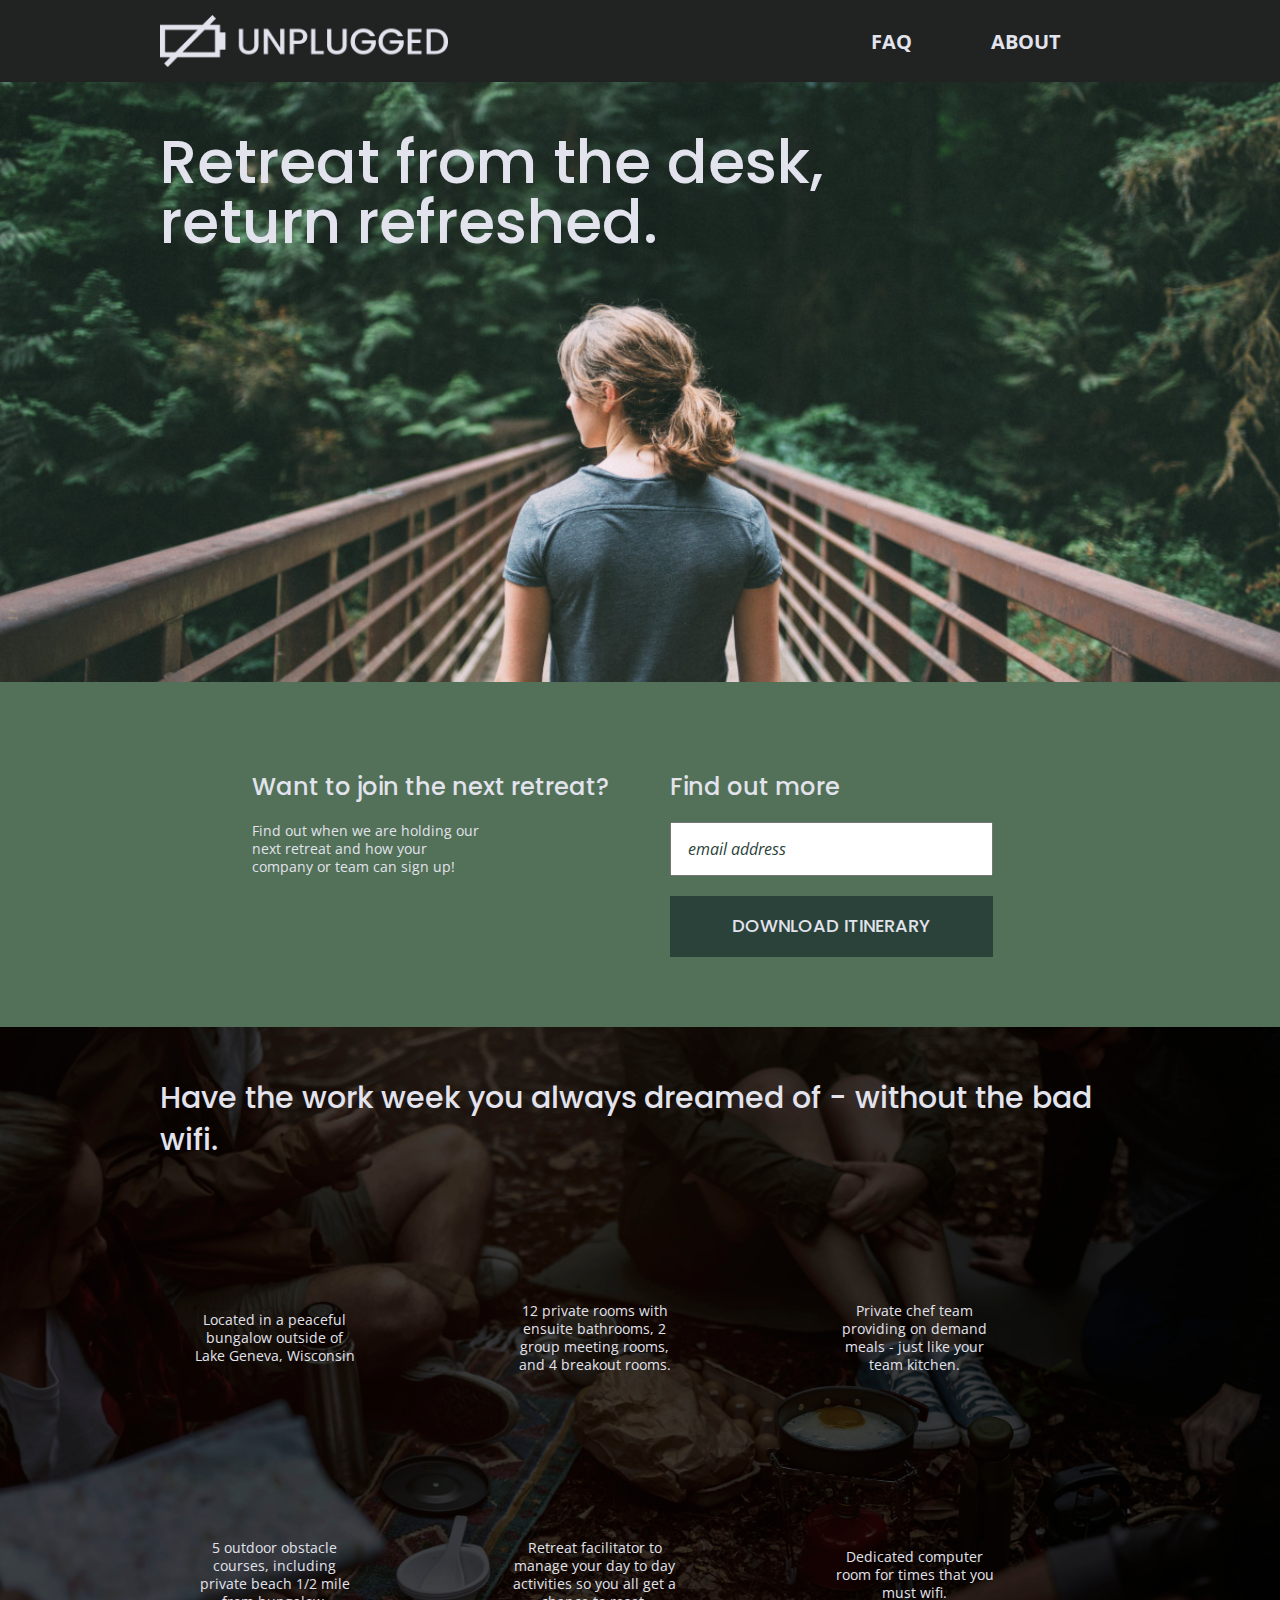
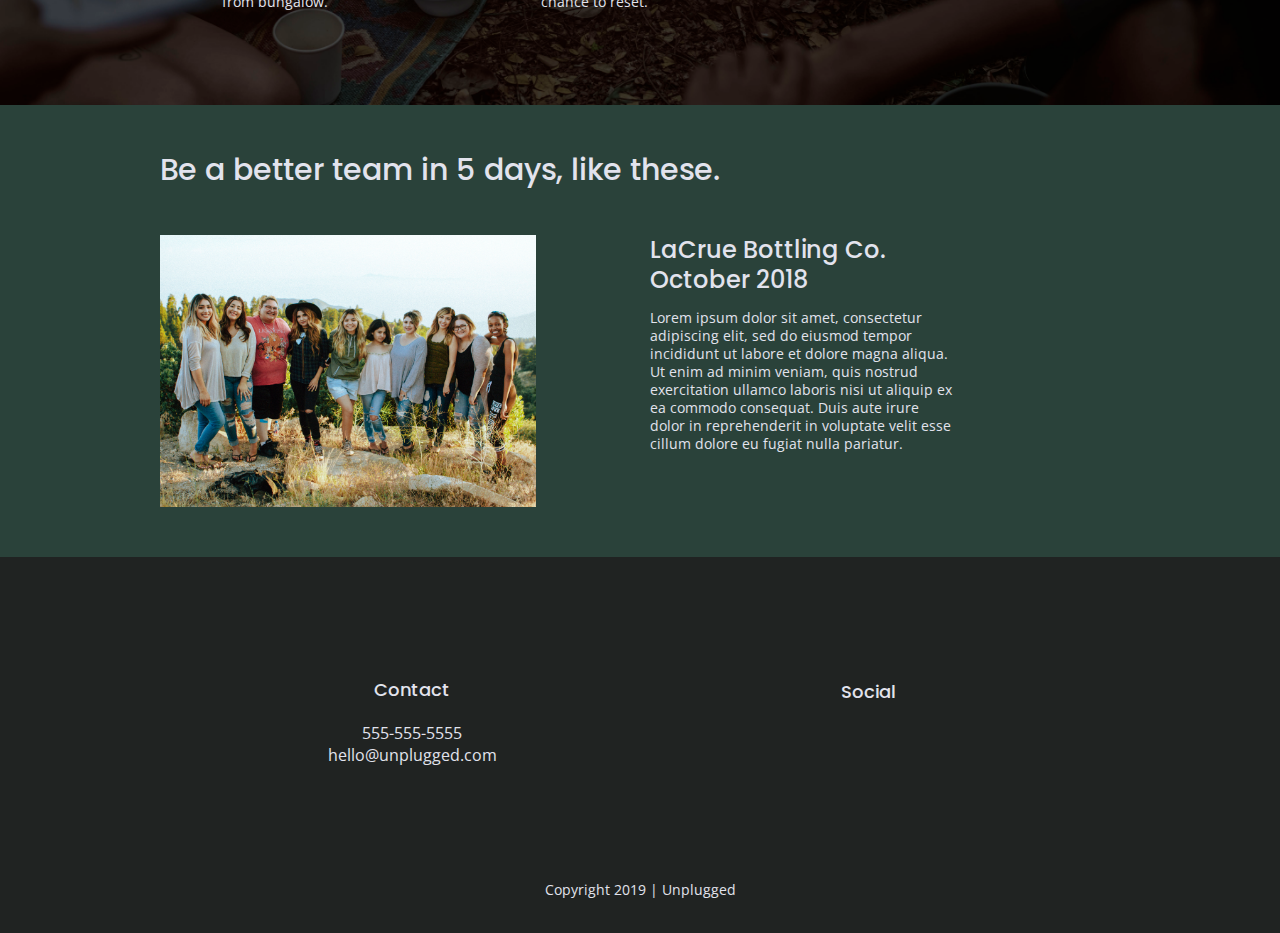
==== commit 7529c522: "Updated Unplugged logo to link to homepage" ====
--- a/index.html
+++ b/index.html
@@ -30,7 +30,7 @@
   <header>
     <div class="flex-container">
       <figure>
-        <img src="img/unpluggedlogo.png" alt="Unplugged Logo">
+        <a href="index.html" alt="Homepage"><img src="img/unpluggedlogo.png" alt="Unplugged Logo"></a>
       </figure>
 
       <div class="header-divider"></div>
--- a/css/main.css
+++ b/css/main.css
@@ -88,13 +88,7 @@
    ========================================================================== */
 
 
-/* General Styles */
-
-img {
-  width: 100%;
-}
-
-   /* Base Styles */
+/* Base Styles - Mobile */
 
 html {
   font-size: 16px;
@@ -115,7 +109,6 @@
   flex-flow: row wrap;
 }
 
-
 .flex-container {
   display: flex;
   flex-flow: row wrap;
@@ -127,6 +120,10 @@
 figure {
   margin: 0;
  }
+
+ img {
+  width: 100%;
+}
 
  h2 {
   font-family: 'Poppins', sans-serif;
@@ -149,7 +146,7 @@
 }
 
 
-/* Header Styles */
+/* Header Styles - Mobile */
 
 header {
   padding: 15px 0;
@@ -209,7 +206,7 @@
 }
 
 
-/* Hero Section Styles */
+/* Hero Section Styles - Mobile Homepage */
 
 .hero-section {
   display: flex; 
@@ -230,7 +227,7 @@
 }
 
 
-/* Newsletter Section Styles */
+/* Newsletter Section Styles - Mobile Homepage */
 
 aside {
   background: #527158;
@@ -256,7 +253,7 @@
 
 aside .flex-container .form-description,
 aside .flex-container .sign-up-form {
-  width: 40%;
+  width: 100%;
   margin: 0;
 }
 
@@ -282,7 +279,7 @@
   text-transform: uppercase;
 }
 
-/* Features Section Styles */
+/* Features Section Styles - Mobile Homepage */
 
 .features {
   display: flex;
@@ -293,10 +290,6 @@
   text-align: center;
 }
 
-.features h2 {
-  text-align: left;
-}
-
 .features .flex-container {
   display: flex;
   justify-content: center;
@@ -305,7 +298,9 @@
   width: 75%;
   margin: 50px 0;
 } 
-
+.features h2 {
+  text-align: left;
+}
 .features .features-item {
   justify-content: center;
   align-items: space-around;
@@ -318,8 +313,7 @@
   margin-bottom: 40px;
 }
 
-
-/* Testimonial Styles */
+/* Testimonial Styles - Mobile Homepage */
 
 .testimonial-section {
   display: flex;
@@ -331,7 +325,6 @@
   padding-bottom: 20px;
   padding-top: 20px;
 }
-
 
 .testimonial-section h2 {
   margin-bottom: 40px;
@@ -343,9 +336,83 @@
   margin: 20px 0;
 }
 
-
-
-/* Footer Styles */
+/* About Styles - Mobile */
+
+.mission-section {
+  display: flex;
+  flex: row wrap;
+  justify-content: center;
+  background: #527158;
+  width: 100%;
+  padding: 20px 0 40px 0;
+}
+
+.mission-section h1 {
+  font-weight: normal;
+}
+
+.contact-us {
+  background: #2a423a;
+  width: 100%;
+  padding: 20px 0 40px 0;
+  display: flex;
+  justify-content: center;
+}
+
+.contact-us h1 {
+  width: 100%;
+  margin: 0;
+  font-weight: normal;
+}
+
+.contact-us h4 {
+  font-weight: 500;
+}
+
+.contact-us .general-info {
+  width: 100%;
+}
+
+.contact-us .chat-info {
+  width: 100%;
+}
+
+.contact-us address {
+  font-style: normal;
+}
+
+.map-container {
+  position: relative;
+  padding-bottom: 125%;
+  height: 0;
+  width: 100%;
+  overflow: hidden;
+}
+
+.map-container iframe {
+  position: absolute;
+  top: 0;
+  left: 0;
+  width: 100%;
+  height: 100%;
+}
+
+/* FAQ Styles - Mobile */
+.faq-section {
+  display: flex;
+  flex: row wrap;
+  justify-content: center;
+  background: #527158;
+  width: 100%;
+  padding: 20px 0;
+  font-weight: 400;
+}
+
+.faq-section h1 {
+  font-size: 2em;
+}
+
+/* Footer Styles - Mobile */
 
 footer {
   padding-bottom: 20px;
@@ -390,15 +457,15 @@
   flex-flow: row nowrap;
 }
 
-footer p {
-  width: 100%;
-  text-align: center;
-}
-
 .social-links i {
   color: #295748;
   padding: 10px;
   font-size: 1.75rem;
+}
+
+footer p {
+  width: 100%;
+  text-align: center;
 }
 
 
@@ -494,19 +561,18 @@
    @media only screen and (min-width:768px) {
     /*Tablet styles here*/
   
-    /* General styles */
+    /* General styles - Tablet Homepage */
     .flex-container {
       max-width: 640px;
       margin: 100px 0;
     }
-        
   
     h3 {
         font-size: 1.5em;
         line-height: 1.25;
     }
   
-    /* Header */
+    /* Header - Tablet Homepage */
     header {
       justify-content: space-around;
       padding: 33px 0;
@@ -533,23 +599,19 @@
       display: none;
     }
 
-    /* Hero Area */
+    /* Hero Area - Tablet Homepage*/
   
     .hero-section {
       min-height: 600px;
     }
 
-    .hero-section .flex-container {
-      align-items: flex-start;
-    }
-    
     .hero-section h1 {
       font-size: 3em;
       line-height: 1;
       margin: 0;
   }
   
-    /* Aside */
+    /* Aside - Tablet Homepage*/
     aside .newsletter-section {
       padding: 0;
       margin: 0;
@@ -557,25 +619,21 @@
 
     aside .flex-container {
       margin: 10px 0;
-      display: flex;
-      justify-content: space-between;
-      flex-flow: row wrap;
     }
 
     aside .flex-container .form-description,
     aside .flex-container .sign-up-form {
-      width: 40%;
-      margin: 0;
-    }
-  
-    /* Features */
+      width: 40%; 
+      padding: 30px;
+    }
+  
+    /* Features - Tablet Homepage */
   
     .features h2 {
       margin-bottom: 20px;
     }
   
     .features .features-item {
-      justify-content: center;
       flex: 1 25%;
       padding: 30px;
     }
@@ -584,7 +642,7 @@
       margin-bottom: 30px;
     }
   
-    /* Reviews */
+    /* Testimonials - Tablet Homepage */
     
     .testimonial-section .flex-container {
       margin: 30px 0;
@@ -595,34 +653,99 @@
       width: 85%;
     }
   
-    .testimonial-section figure {
+    .testimonial-section article {
+      display: flex;
+      justify-content: space-between;
+    }
+  
+    .testimonial-section article figure,
+    .testimonial-section article div {
       width: 49%;
     }
-  
+
     .testimonial-section h3 {
       width: 75%;
       margin: 0;
     }
 
-    .testimonial-section article {
+    /* About Styles - Tablet */
+  
+    .mission-section {
+      padding: 30px 0;
+    }
+
+    .mission-section .flex-container {
+      margin: 0;
+      width: 75%;
+    }
+
+    .mission-section .flex-container .mission-article {
       display: flex;
-      justify-content: space-between;
-    }
-  
-    .testimonial-section article figure,
-    .testimonial-section article div {
-      width: 49%;
-    }
-
-    /* Footer */
-
-    footer .footer-content {
+      justify-content: space-around;
+      align-items: center;
+    }
+    
+    .mission-section .flex-container .mission-article p {
+      width: 45%;
+    }
+
+      
+    .contact-us {
       display: flex;
+      flex: row wrap;
       justify-content: center;
       align-items: center;
-      flex-flow: row wrap;
-      width: 95%;
-    }
+      width: 100%;
+    }
+
+    .contact-us .flex-container {
+      justify-content: flex-start;
+      flex: row wrap;
+      align-items: flex-start;
+      margin: 50px 0;
+      width: 75%;
+    }
+   
+    .contact-us h1 {
+      width: 70%;
+    }
+      
+    .contact-us .general-info {
+      width: 50%;
+      font-size: .75em;
+    }
+    
+    .contact-us .chat-info {
+      width: 50%;
+      font-size: .75em;
+    }
+  
+    .contact-us h4 {
+      font-size: 1.50em;
+    }
+    
+    .map-container {
+      padding-bottom: 50%;
+    }
+
+    /* FAQ Styles - Tablet */
+
+    .faq-section .flex-container {
+      margin: 0;
+      display: flex;
+      flex: row wrap;
+      justify-content: space-between;
+      align-items: flex-start;
+      width: 100%;
+    }
+
+    .faq-section .flex-container .qa {
+      flex: 0 1 45%;
+      justify-content: space-between;
+      font-size: .75em;
+    }
+
+    /* Footer - Tablet Homepage */
 
     .contact-info {
       width: 50%;
@@ -634,40 +757,24 @@
       padding: 0;
     }
   }
+
 @media only screen and (min-width: 1200px) {
   /*Desktop Styles here*/
-    /* Header Styles */
+    
+      /* General Styles - Desktop Homepage */
 
     .flex-container {
       max-width: 960px;
     }
+
+    /* Header Styles - Desktop Homepage */
 
     header {
       padding: 15px 0;
       justify-content: space-around;
     }
-  
-    header .flex-container {
-      justify-content: space-between;
-    }
-  
-    header figure {
-      width: 30%;
-    }
-  
-    header nav {
-      width: 20%;
-    }
-  
-    header nav ul {
-      justify-content: space-between;
-    }
-
-    .header-divider {
-      display: none;
-    }
-
-    .flex-container figure {
+
+    header .flex-container figure {
     width: 50%;
     justify-content: flex-start;
     }
@@ -677,26 +784,16 @@
     }
 
   .flex-container nav {
-    display: flex;
-    justify-content: flex-end;
-    align-items: center;
-    flex-flow: row nowrap;
     width: 30%;
     }
 
   .flex-container nav ul {
-    display: flex;
     justify-content: space-around;
-    align-items: center;
-    flex-flow: row nowrap;
-    list-style: none;
-    width: 100%;
     margin-right: 20px;
     }
 
-  .hero-section {
-    min-height: 600px;
-  }
+
+    /* Hero Styles - Desktop Homepage */
     
   .hero-section .flex-container {
     align-items: flex-start;
@@ -706,37 +803,67 @@
     
   .hero-section h1 {
     font-size: 3.75em;
-    line-height: 1;
     width: 80%;
     margin-top: 0;
     margin-bottom: 0;
   }
 
-  aside .newsletter-section .flex-container {
-    padding: 30px 0;
-    width: 70%;
-  }
-    /* Reviews */
+
+    /* Aside - Desktop Homepage */
+    aside .newsletter-section .flex-container {
+      padding: 30px 0;
+      width: 70%;
+    }
+    /* Testimonials - Desktop Homepage */
   
     .testimonial-section h2 {
       padding-bottom: 50px; 
       margin: 0;
     }
     
-    .flex-container figure img {
+    .testimonial-section .flex-container figure img {
       width: 80%;
     }
-    .testimonial-section article figure,
-    .testimonial-section article div {
-      width: 50%;
-    }
-
     .testimonial-section h3, p {
       width: 65%;
     }
-}
-
-
+
+
+    /* About Styles - Desktop */
+  
+    .mission-section .flex-container {
+      margin: 0;
+      width: 75%;
+      justify-content: flex-start;
+    }
+
+    .mission-section h1 {
+      width: 90%;
+      font-size: 3em;
+    }
+    .map-container {
+      padding-bottom: 30%;
+    }
+    
+    .contact-us h1 {
+      font-size: 3em;
+      width: 100%
+    }
+    /* FAQ Styles - Tablet */
+
+    .faq-section .flex-container h1 {
+      width: 100%;
+    }
+    .faq-section .flex-container .qa {
+      flex: 1 1 50%;
+      font-size: 1.10em;
+    }
+
+    .faq-section .flex-container p {
+      width: 85%;
+    }
+
+}
 
 @media print,
   (-webkit-min-device-pixel-ratio: 1.25),
